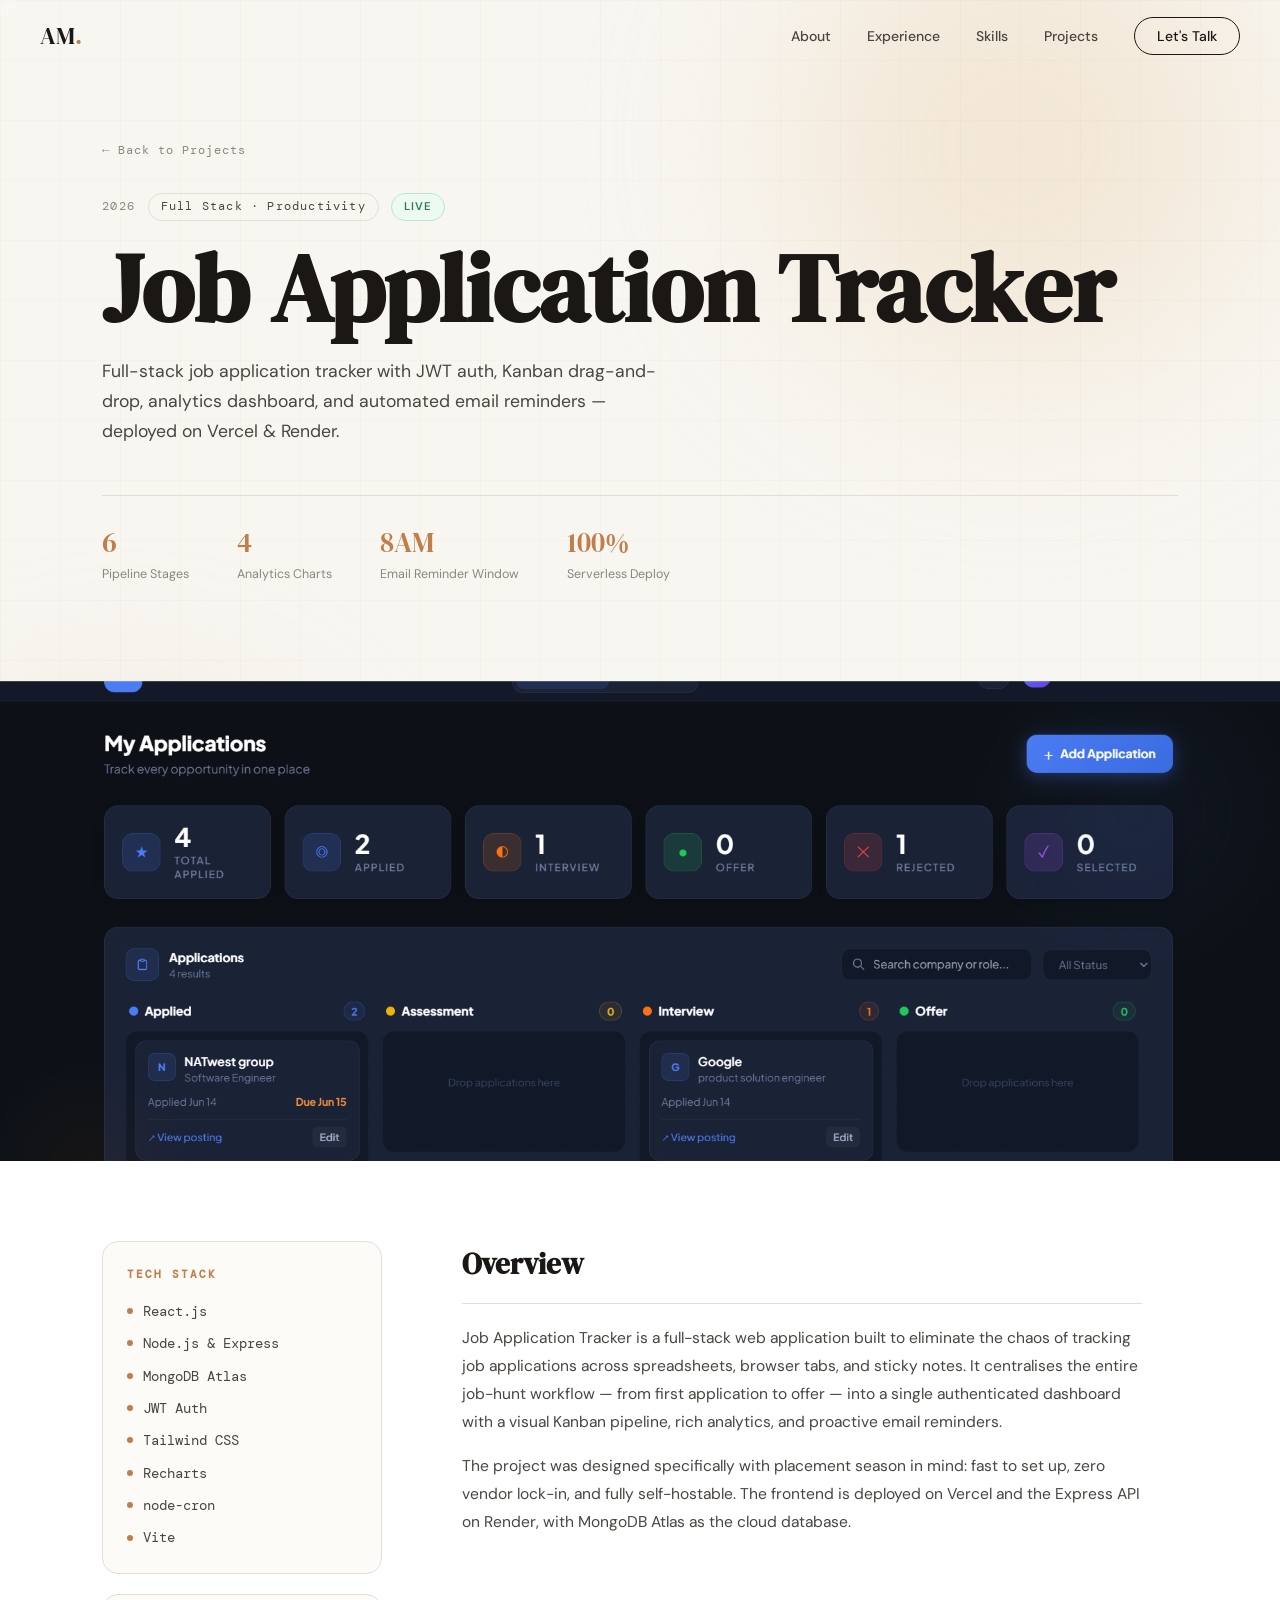
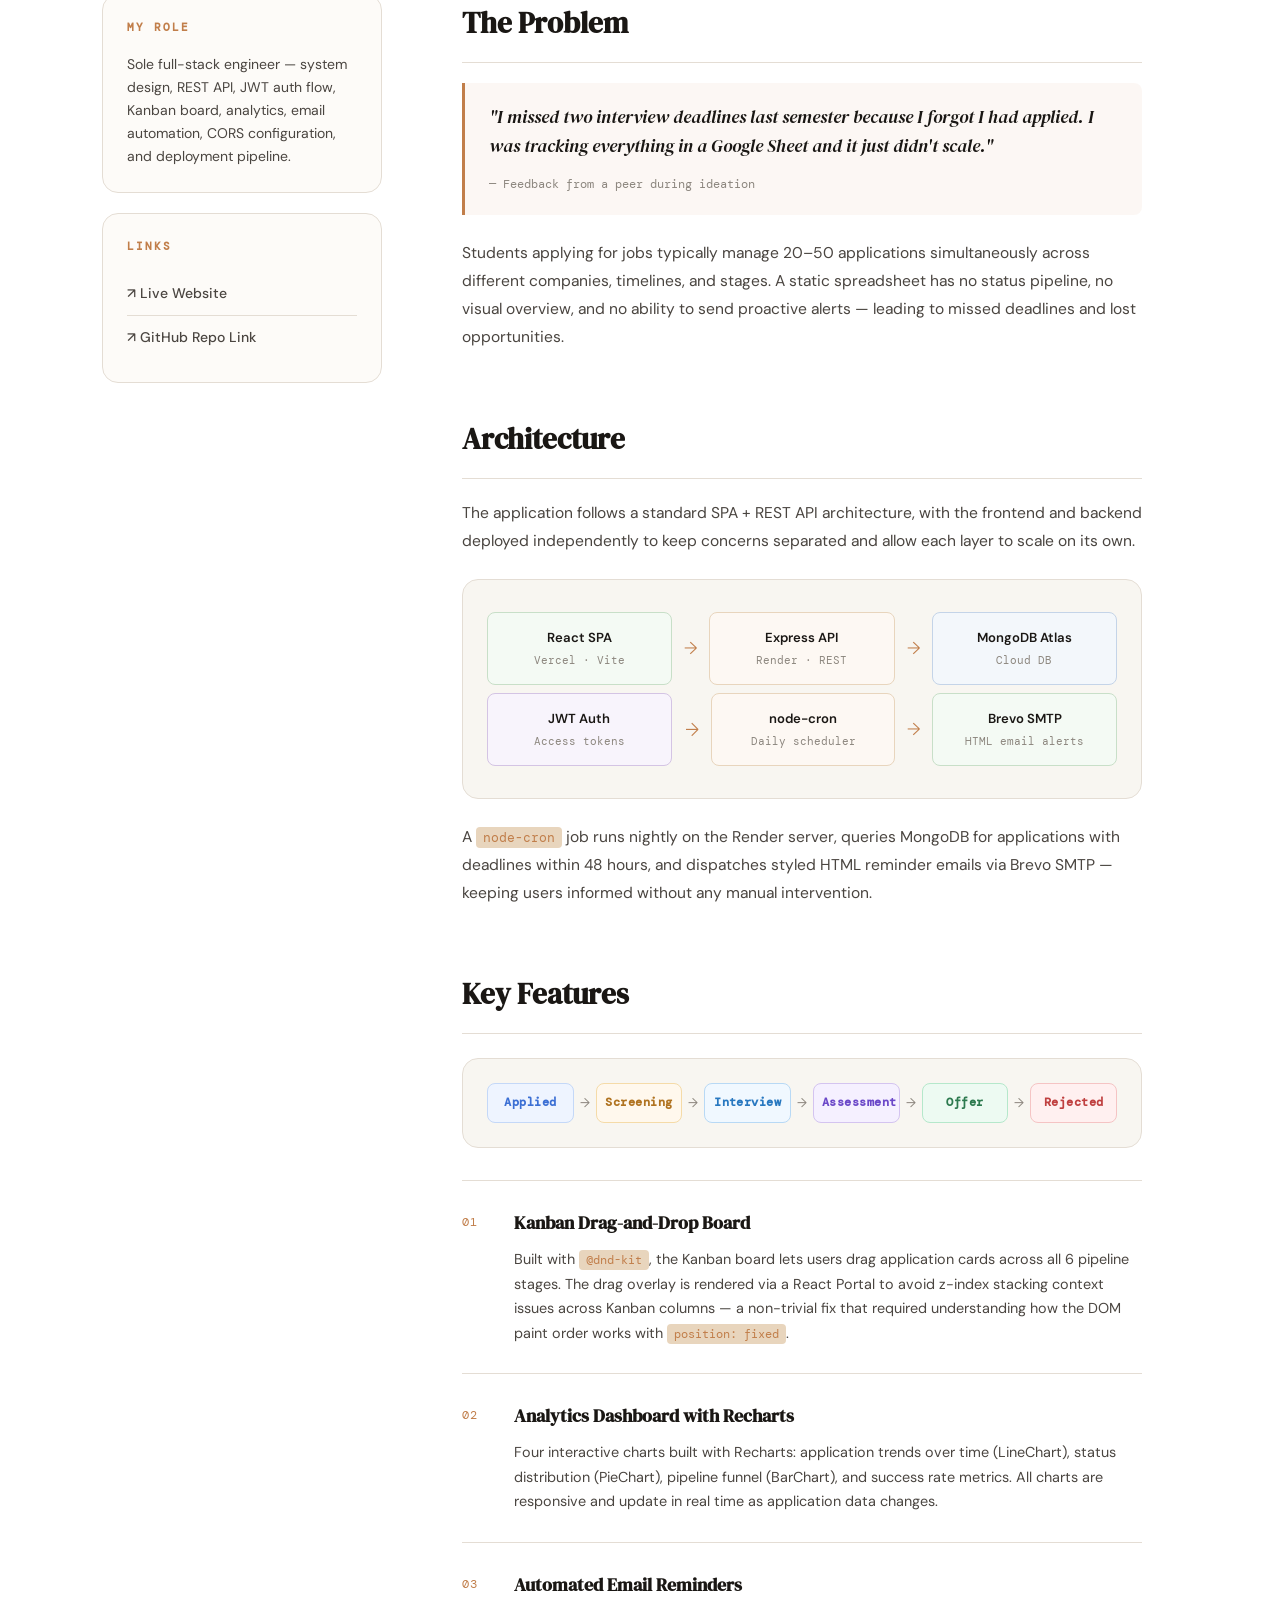
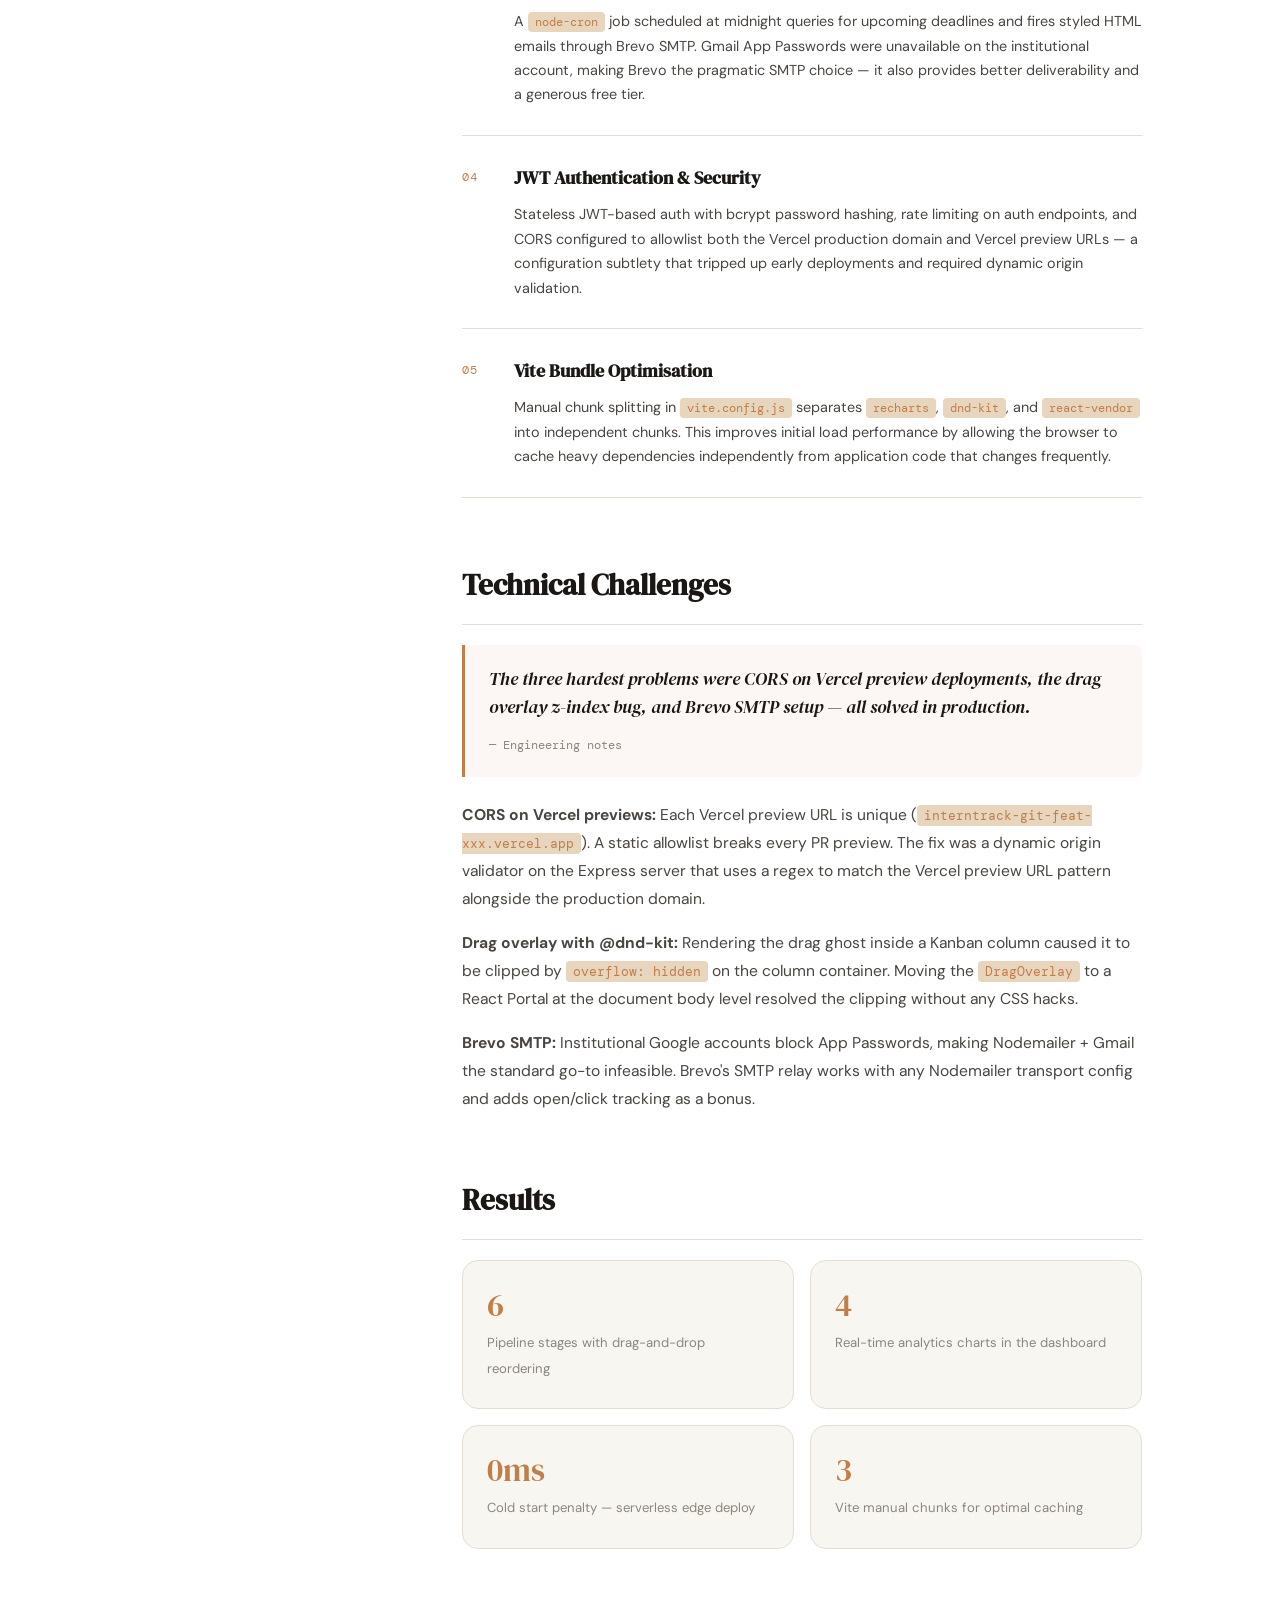
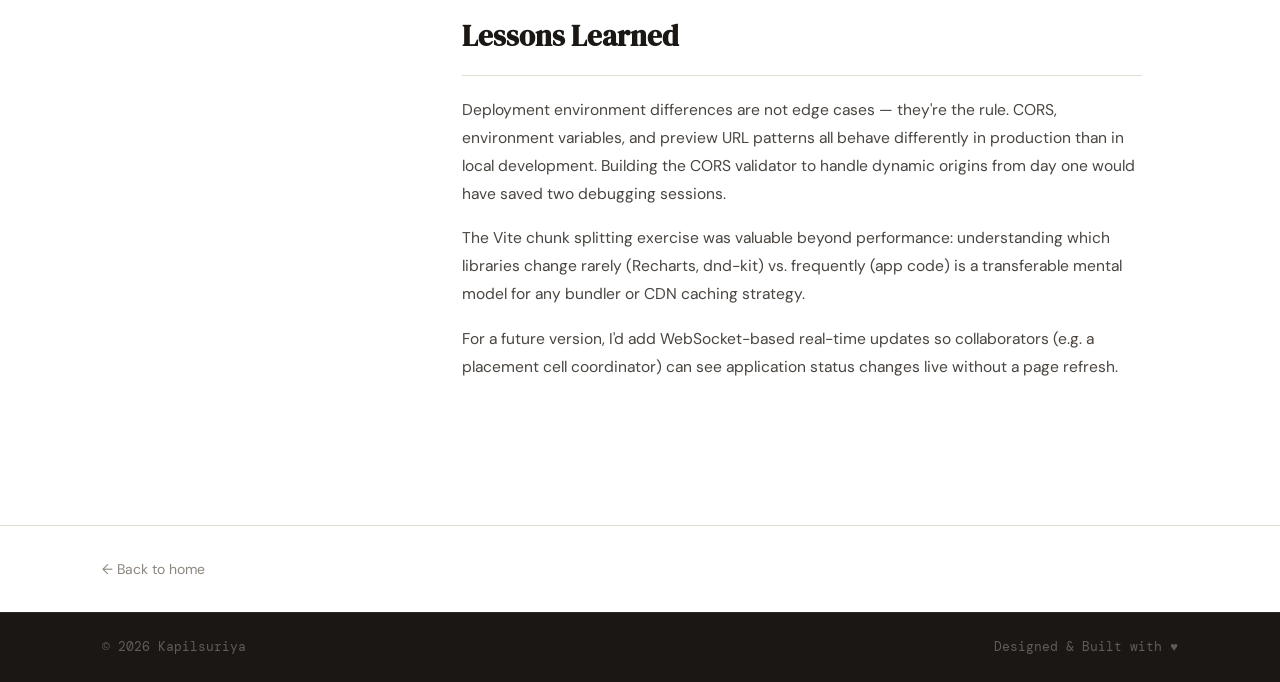
==== Intern_Tracker.html @ 5d0084e5 "3rd project details added" ====
<!DOCTYPE html>
<html lang="en">
<head>
  <meta charset="UTF-8" />
  <meta name="viewport" content="width=device-width, initial-scale=1.0" />
  <title>Job Application Tracker — kapilsuriya</title>
  <link rel="stylesheet" href="css/style.css" />
  <link rel="stylesheet" href="css/project.css" />
  <link rel="preconnect" href="https://fonts.googleapis.com" />
  <link rel="preconnect" href="https://fonts.gstatic.com" crossorigin />
  <link href="https://fonts.googleapis.com/css2?family=DM+Serif+Display:ital@0;1&family=DM+Sans:wght@300;400;500;600&family=DM+Mono:wght@400;500&display=swap" rel="stylesheet" />
</head>
<body>

  <div class="cursor" id="cursor"></div>
  <div class="cursor-dot" id="cursorDot"></div>
  <canvas id="trail"></canvas>

  <nav class="nav" id="nav">
    <a href="index.html" class="nav-logo">AM<span class="dot">.</span></a>
    <ul class="nav-links">
      <li><a href="index.html#about">About</a></li>
      <li><a href="index.html#experience">Experience</a></li>
      <li><a href="index.html#skills">Skills</a></li>
      <li><a href="index.html#projects">Projects</a></li>
      <li><a href="index.html#contact" class="nav-cta">Let's Talk</a></li>
    </ul>
    <button class="nav-toggle" id="navToggle" aria-label="Menu">
      <span></span><span></span>
    </button>
  </nav>

  <div class="mobile-menu" id="mobileMenu">
    <ul>
      <li><a href="index.html#about"      class="mobile-link">About</a></li>
      <li><a href="index.html#experience" class="mobile-link">Experience</a></li>
      <li><a href="index.html#skills"     class="mobile-link">Skills</a></li>
      <li><a href="index.html#projects"   class="mobile-link">Projects</a></li>
      <li><a href="index.html#contact"    class="mobile-link">Contact</a></li>
    </ul>
  </div>

  <!-- HERO -->
  <section class="pj-hero">
    <div class="pj-hero-bg">
      <div class="orb orb-1"></div>
      <div class="orb orb-2"></div>
      <div class="grid-overlay"></div>
    </div>
    <div class="container pj-hero-inner">
      <a href="index.html#projects" class="pj-back reveal">← Back to Projects</a>
      <div class="pj-hero-meta reveal">
        <span class="pj-year">2026</span>
        <span class="pj-category">Full Stack · Productivity</span>
        <span class="pj-status pj-status--live">Live</span>
      </div>
      <h1 class="pj-title reveal">Job Application Tracker</h1>
      <p class="pj-tagline reveal">Full-stack job application tracker with JWT auth, Kanban drag-and-drop, analytics dashboard, and automated email reminders — deployed on Vercel &amp; Render.</p>
      <div class="pj-hero-stats reveal">
        <div class="pj-stat"><span class="pj-stat-n">6</span><span class="pj-stat-l">Pipeline Stages</span></div>
        <div class="pj-stat"><span class="pj-stat-n">4</span><span class="pj-stat-l">Analytics Charts</span></div>
        <div class="pj-stat"><span class="pj-stat-n">8AM</span><span class="pj-stat-l">Email Reminder Window</span></div>
        <div class="pj-stat"><span class="pj-stat-n">100%</span><span class="pj-stat-l">Serverless Deploy</span></div>
      </div>
    </div>
    <div class="pj-hero-img-wrap reveal">
      <img src="assets/Intern tracker Ui.png" alt="Job Application Tracker dashboard" class="pj-hero-img" />
    </div>
  </section>

  <!-- BODY -->
  <main class="pj-main">
    <div class="container pj-layout">

      <!-- Sidebar -->
      <aside class="pj-sidebar">
        <div class="pj-sidebar-card reveal">
          <h4>Tech Stack</h4>
          <ul class="pj-tech-list">
            <li><span class="pj-tech-dot"></span>React.js</li>
            <li><span class="pj-tech-dot"></span>Node.js &amp; Express</li>
            <li><span class="pj-tech-dot"></span>MongoDB Atlas</li>
            <li><span class="pj-tech-dot"></span>JWT Auth</li>
            <li><span class="pj-tech-dot"></span>Tailwind CSS</li>
            <li><span class="pj-tech-dot"></span>Recharts</li>
            <li><span class="pj-tech-dot"></span>node-cron</li>
            <li><span class="pj-tech-dot"></span>Vite</li>
          </ul>
        </div>
        <div class="pj-sidebar-card reveal">
          <h4>My Role</h4>
          <p>Sole full-stack engineer — system design, REST API, JWT auth flow, Kanban board, analytics, email automation, CORS configuration, and deployment pipeline.</p>
        </div>
        <div class="pj-sidebar-card reveal">
          <h4>Links</h4>
          <a href="https://internship-tracker-seven-pied.vercel.app/" class="pj-ext-link">↗ Live Website</a>
          <a href="https://github.com/kapilsuriya23/internship-tracker.git" class="pj-ext-link">↗ GitHub Repo Link</a>
        </div>
      </aside>

      <!-- Content -->
      <article class="pj-content">

        <section class="pj-section reveal">
          <h2>Overview</h2>
          <p>Job Application Tracker is a full-stack web application built to eliminate the chaos of tracking job applications across spreadsheets, browser tabs, and sticky notes. It centralises the entire job-hunt workflow — from first application to offer — into a single authenticated dashboard with a visual Kanban pipeline, rich analytics, and proactive email reminders.</p>
          <p>The project was designed specifically with placement season in mind: fast to set up, zero vendor lock-in, and fully self-hostable. The frontend is deployed on Vercel and the Express API on Render, with MongoDB Atlas as the cloud database.</p>
        </section>

        <section class="pj-section reveal">
          <h2>The Problem</h2>
          <div class="pj-callout pj-callout--problem">
            <p>"I missed two interview deadlines last semester because I forgot I had applied. I was tracking everything in a Google Sheet and it just didn't scale."</p>
            <cite>— Feedback from a peer during ideation</cite>
          </div>
          <p>Students applying for jobs typically manage 20–50 applications simultaneously across different companies, timelines, and stages. A static spreadsheet has no status pipeline, no visual overview, and no ability to send proactive alerts — leading to missed deadlines and lost opportunities.</p>
        </section>

        <section class="pj-section reveal">
          <h2>Architecture</h2>
          <p>The application follows a standard SPA + REST API architecture, with the frontend and backend deployed independently to keep concerns separated and allow each layer to scale on its own.</p>
          <div class="pj-arch-diagram">
            <div class="pj-arch-row">
              <div class="pj-arch-node pj-arch-node--source">React SPA<small>Vercel · Vite</small></div>
              <div class="pj-arch-arrow">→</div>
              <div class="pj-arch-node pj-arch-node--stream">Express API<small>Render · REST</small></div>
              <div class="pj-arch-arrow">→</div>
              <div class="pj-arch-node pj-arch-node--process">MongoDB Atlas<small>Cloud DB</small></div>
            </div>
            <div class="pj-arch-row pj-arch-row--2">
              <div class="pj-arch-node pj-arch-node--store">JWT Auth<small>Access tokens</small></div>
              <div class="pj-arch-arrow pj-arch-arrow--up">↑</div>
              <div class="pj-arch-node pj-arch-node--cache">node-cron<small>Daily scheduler</small></div>
              <div class="pj-arch-arrow">→</div>
              <div class="pj-arch-node pj-arch-node--ui">Brevo SMTP<small>HTML email alerts</small></div>
            </div>
          </div>
          <p>A <code>node-cron</code> job runs nightly on the Render server, queries MongoDB for applications with deadlines within 48 hours, and dispatches styled HTML reminder emails via Brevo SMTP — keeping users informed without any manual intervention.</p>
        </section>

        <section class="pj-section reveal">
          <h2>Key Features</h2>

          <!-- Kanban pipeline visual -->
          <div class="it-pipeline">
            <div class="it-stage it-stage--1"><span>Applied</span></div>
            <div class="it-arrow">→</div>
            <div class="it-stage it-stage--2"><span>Screening</span></div>
            <div class="it-arrow">→</div>
            <div class="it-stage it-stage--3"><span>Interview</span></div>
            <div class="it-arrow">→</div>
            <div class="it-stage it-stage--4"><span>Assessment</span></div>
            <div class="it-arrow">→</div>
            <div class="it-stage it-stage--5"><span>Offer</span></div>
            <div class="it-arrow">→</div>
            <div class="it-stage it-stage--6"><span>Rejected</span></div>
          </div>

          <div class="pj-decisions">
            <div class="pj-decision">
              <span class="pj-decision-num">01</span>
              <div>
                <h4>Kanban Drag-and-Drop Board</h4>
                <p>Built with <code>@dnd-kit</code>, the Kanban board lets users drag application cards across all 6 pipeline stages. The drag overlay is rendered via a React Portal to avoid z-index stacking context issues across Kanban columns — a non-trivial fix that required understanding how the DOM paint order works with <code>position: fixed</code>.</p>
              </div>
            </div>
            <div class="pj-decision">
              <span class="pj-decision-num">02</span>
              <div>
                <h4>Analytics Dashboard with Recharts</h4>
                <p>Four interactive charts built with Recharts: application trends over time (LineChart), status distribution (PieChart), pipeline funnel (BarChart), and success rate metrics. All charts are responsive and update in real time as application data changes.</p>
              </div>
            </div>
            <div class="pj-decision">
              <span class="pj-decision-num">03</span>
              <div>
                <h4>Automated Email Reminders</h4>
                <p>A <code>node-cron</code> job scheduled at midnight queries for upcoming deadlines and fires styled HTML emails through Brevo SMTP. Gmail App Passwords were unavailable on the institutional account, making Brevo the pragmatic SMTP choice — it also provides better deliverability and a generous free tier.</p>
              </div>
            </div>
            <div class="pj-decision">
              <span class="pj-decision-num">04</span>
              <div>
                <h4>JWT Authentication &amp; Security</h4>
                <p>Stateless JWT-based auth with bcrypt password hashing, rate limiting on auth endpoints, and CORS configured to allowlist both the Vercel production domain and Vercel preview URLs — a configuration subtlety that tripped up early deployments and required dynamic origin validation.</p>
              </div>
            </div>
            <div class="pj-decision">
              <span class="pj-decision-num">05</span>
              <div>
                <h4>Vite Bundle Optimisation</h4>
                <p>Manual chunk splitting in <code>vite.config.js</code> separates <code>recharts</code>, <code>dnd-kit</code>, and <code>react-vendor</code> into independent chunks. This improves initial load performance by allowing the browser to cache heavy dependencies independently from application code that changes frequently.</p>
              </div>
            </div>
          </div>
        </section>

        <section class="pj-section reveal">
          <h2>Technical Challenges</h2>
          <div class="pj-callout pj-callout--problem">
            <p>The three hardest problems were CORS on Vercel preview deployments, the drag overlay z-index bug, and Brevo SMTP setup — all solved in production.</p>
            <cite>— Engineering notes</cite>
          </div>
          <p><strong>CORS on Vercel previews:</strong> Each Vercel preview URL is unique (<code>interntrack-git-feat-xxx.vercel.app</code>). A static allowlist breaks every PR preview. The fix was a dynamic origin validator on the Express server that uses a regex to match the Vercel preview URL pattern alongside the production domain.</p>
          <p><strong>Drag overlay with @dnd-kit:</strong> Rendering the drag ghost inside a Kanban column caused it to be clipped by <code>overflow: hidden</code> on the column container. Moving the <code>DragOverlay</code> to a React Portal at the document body level resolved the clipping without any CSS hacks.</p>
          <p><strong>Brevo SMTP:</strong> Institutional Google accounts block App Passwords, making Nodemailer + Gmail the standard go-to infeasible. Brevo's SMTP relay works with any Nodemailer transport config and adds open/click tracking as a bonus.</p>
        </section>

        <section class="pj-section reveal">
          <h2>Results</h2>
          <div class="pj-results-grid">
            <div class="pj-result-card">
              <span class="pj-result-n">6</span>
              <span class="pj-result-l">Pipeline stages with drag-and-drop reordering</span>
            </div>
            <div class="pj-result-card">
              <span class="pj-result-n">4</span>
              <span class="pj-result-l">Real-time analytics charts in the dashboard</span>
            </div>
            <div class="pj-result-card">
              <span class="pj-result-n">0ms</span>
              <span class="pj-result-l">Cold start penalty — serverless edge deploy</span>
            </div>
            <div class="pj-result-card">
              <span class="pj-result-n">3</span>
              <span class="pj-result-l">Vite manual chunks for optimal caching</span>
            </div>
          </div>
        </section>

        <section class="pj-section reveal">
          <h2>Lessons Learned</h2>
          <p>Deployment environment differences are not edge cases — they're the rule. CORS, environment variables, and preview URL patterns all behave differently in production than in local development. Building the CORS validator to handle dynamic origins from day one would have saved two debugging sessions.</p>
          <p>The Vite chunk splitting exercise was valuable beyond performance: understanding which libraries change rarely (Recharts, dnd-kit) vs. frequently (app code) is a transferable mental model for any bundler or CDN caching strategy.</p>
          <p>For a future version, I'd add WebSocket-based real-time updates so collaborators (e.g. a placement cell coordinator) can see application status changes live without a page refresh.</p>
        </section>

      </article>
    </div>

    <div class="pj-nav-strip">
      <div class="container pj-nav-inner">
        <a href="index.html" class="pj-nav-all">← Back to home</a>
        
      </div>
    </div>
  </main>

  <footer class="footer">
    <div class="container">
      <span>© 2026 Kapilsuriya</span>
      <span>Designed & Built with ♥</span>
    </div>
  </footer>

  <script src="js/main.js"></script>
  <script src="js/project.js"></script>
</body>
</html>
---- css/style.css ----
/* ============================================================
   DESIGN TOKENS
   ============================================================ */
:root {
  --c-bg:        #F8F6F1;
  --c-surface:   #FFFFFF;
  --c-ink:       #1A1714;
  --c-ink-2:     #4A4540;
  --c-ink-3:     #8C867E;
  --c-accent:    #C17E4A;
  --c-accent-2:  #E8D5BD;
  --c-border:    #E4DDD4;
  --c-card:      #FDFBF8;

  --f-display:   'DM Serif Display', Georgia, serif;
  --f-body:      'DM Sans', system-ui, sans-serif;
  --f-mono:      'DM Mono', 'Courier New', monospace;

  --ease:        cubic-bezier(0.25, 0.46, 0.45, 0.94);
  --ease-spring: cubic-bezier(0.34, 1.56, 0.64, 1);

  --nav-h:       72px;
  --max-w:       1140px;
  --radius:      16px;
  --radius-sm:   8px;
}

/* ============================================================
   RESET & BASE
   ============================================================ */
*, *::before, *::after { box-sizing: border-box; margin: 0; padding: 0; }

html {
  scroll-behavior: smooth;
  font-size: 16px;
  -webkit-font-smoothing: antialiased;
}

body {
  background: var(--c-bg);
  color: var(--c-ink);
  font-family: var(--f-body);
  font-weight: 400;
  line-height: 1.6;
  overflow-x: hidden;
  cursor: none;
}

img { display: block; max-width: 100%; }
a  { text-decoration: none; color: inherit; }
ul { list-style: none; }

/* ============================================================
   CUSTOM CURSOR
   ============================================================ */
.cursor{
    width:35px;
    height:35px;
    background:rgba(255,255,255,0.2);
    backdrop-filter:blur(5px);
    border-radius:50%;
    position:fixed;
    pointer-events:none;
    transform:translate(-50%,-50%);
    z-index:9999;
    transition:all .12s ease;
}
#trail{
    position:fixed;
    top:0;
    left:0;
    width:100%;
    height:100%;
    pointer-events:none;
    z-index:9999;
    
}

/* ============================================================
   SCROLL REVEAL
   ============================================================ */
.reveal {
  opacity: 0;
  transform: translateY(28px);
  transition: opacity 0.7s var(--ease), transform 0.7s var(--ease);
}
.reveal.visible {
  opacity: 1;
  transform: translateY(0);
}

/* ============================================================
   LAYOUT
   ============================================================ */
.container {
  max-width: var(--max-w);
  margin: 0 auto;
  padding: 0 32px;
}
.section {
  padding: 120px 0;
}

/* ============================================================
   TYPOGRAPHY SYSTEM
   ============================================================ */
.section-label {
  font-family: var(--f-mono);
  font-size: 0.75rem;
  letter-spacing: 0.18em;
  text-transform: uppercase;
  color: var(--c-accent);
  margin-bottom: 16px;
}
.section-title {
  font-family: var(--f-display);
  font-size: clamp(2.4rem, 5vw, 3.6rem);
  line-height: 1.1;
  color: var(--c-ink);
  margin-bottom: 12px;
}
.section-title em {
  font-style: italic;
  color: var(--c-accent);
}

/* ============================================================
   BUTTONS
   ============================================================ */
.btn {
  display: inline-flex;
  align-items: center;
  gap: 8px;
  padding: 14px 28px;
  border-radius: 100px;
  font-family: var(--f-body);
  font-size: 0.925rem;
  font-weight: 500;
  letter-spacing: 0.02em;
  transition: all 0.3s var(--ease);
  cursor: none;
}
.btn-primary {
  background: var(--c-ink);
  color: var(--c-bg);
  border: 1.5px solid var(--c-ink);
}
.btn-primary:hover {
  background: var(--c-accent);
  border-color: var(--c-accent);
  transform: translateY(-2px);
  box-shadow: 0 12px 32px rgba(193,126,74,0.25);
}
.btn-ghost {
  background: transparent;
  color: var(--c-ink);
  border: 1.5px solid var(--c-border);
}
.btn-ghost:hover {
  border-color: var(--c-ink);
  transform: translateY(-2px);
}
.btn-outline {
  background: transparent;
  color: var(--c-accent);
  border: 1.5px solid var(--c-accent);
}
.btn-outline:hover {
  background: var(--c-accent);
  color: white;
  transform: translateY(-2px);
}

/* ============================================================
   NAV
   ============================================================ */
.nav {
  position: fixed;
  top: 0; left: 0; right: 0;
  height: var(--nav-h);
  display: flex;
  align-items: center;
  justify-content: space-between;
  padding: 0 40px;
  z-index: 100;
  transition: background 0.4s var(--ease), box-shadow 0.4s var(--ease);
}
.nav.scrolled {
  background: rgba(248,246,241,0.92);
  backdrop-filter: blur(16px);
  -webkit-backdrop-filter: blur(16px);
  box-shadow: 0 1px 0 var(--c-border);
}
.nav-logo {
  font-family: var(--f-display);
  font-size: 1.5rem;
  color: var(--c-ink);
}
.nav-logo .dot { color: var(--c-accent); }
.nav-links {
  display: flex;
  align-items: center;
  gap: 36px;
}
.nav-links a {
  font-size: 0.875rem;
  font-weight: 500;
  color: var(--c-ink-2);
  transition: color 0.2s;
  position: relative;
}
.nav-links a::after {
  content: '';
  position: absolute;
  bottom: -2px; left: 0;
  width: 0; height: 1.5px;
  background: var(--c-accent);
  transition: width 0.3s var(--ease);
}
.nav-links a:hover { color: var(--c-ink); }
.nav-links a:hover::after { width: 100%; }
.nav-cta {
  padding: 9px 22px !important;
  border: 1.5px solid var(--c-ink) !important;
  border-radius: 100px;
  color: var(--c-ink) !important;
  transition: all 0.3s var(--ease) !important;
}
.nav-cta::after { display: none !important; }
.nav-cta:hover {
  background: var(--c-ink) !important;
  color: var(--c-bg) !important;
}
.nav-toggle {
  display: none;
  flex-direction: column;
  gap: 6px;
  background: none;
  border: none;
  cursor: none;
  padding: 4px;
}
.nav-toggle span {
  display: block;
  width: 24px; height: 1.5px;
  background: var(--c-ink);
  transition: all 0.3s var(--ease);
  transform-origin: center;
}
.nav-toggle.open span:first-child { transform: rotate(45deg) translate(5px, 5px); }
.nav-toggle.open span:last-child  { transform: rotate(-45deg) translate(5px, -5px); }

/* ============================================================
   MOBILE MENU
   ============================================================ */
.mobile-menu {
  position: fixed;
  inset: 0;
  background: var(--c-surface);
  z-index: 90;
  display: flex;
  align-items: center;
  justify-content: center;
  opacity: 0;
  pointer-events: none;
  transition: opacity 0.4s var(--ease);
}
.mobile-menu.open {
  opacity: 1;
  pointer-events: all;
}
.mobile-menu ul {
  display: flex;
  flex-direction: column;
  align-items: center;
  gap: 32px;
}
.mobile-menu a {
  font-family: var(--f-display);
  font-size: 2.2rem;
  color: var(--c-ink);
  transition: color 0.2s;
}
.mobile-menu a:hover { color: var(--c-accent); }

/* ============================================================
   HERO
   ============================================================ */
.hero {
  min-height: 100svh;
  display: flex;
  align-items: center;
  position: relative;
  overflow: hidden;
  padding-top: var(--nav-h);
}
.hero-bg {
  position: absolute;
  inset: 0;
  pointer-events: none;
}
.orb {
  position: absolute;
  border-radius: 50%;
  filter: blur(90px);
  opacity: 0.4;
  animation: orbFloat 12s ease-in-out infinite alternate;
}
.orb-1 {
  width: 520px; height: 520px;
  background: radial-gradient(circle, #E8C9A0, #F4E8D8);
  top: -10%; right: 0%;
}
.orb-2 {
  width: 380px; height: 380px;
  background: radial-gradient(circle, #D4B896, #E8D5BD);
  bottom: 5%; left: -5%;
  animation-delay: -6s;
}
@keyframes orbFloat {
  from { transform: translate(0, 0) scale(1); }
  to   { transform: translate(30px, -30px) scale(1.08); }
}
.grid-overlay {
  position: absolute;
  inset: 0;
  background-image:
    linear-gradient(rgba(193,126,74,0.045) 1px, transparent 1px),
    linear-gradient(90deg, rgba(193,126,74,0.045) 1px, transparent 1px);
  background-size: 60px 60px;
}
.hero-content {
  position: relative;
  max-width: var(--max-w);
  margin: 0 auto;
  padding: 0 32px;
  z-index: 2;
}
.hero-eyebrow {
  font-family: var(--f-mono);
  font-size: 0.8rem;
  letter-spacing: 0.2em;
  text-transform: uppercase;
  color: var(--c-accent);
  margin-bottom: 24px;
}
.hero-title {
  font-family: var(--f-display);
  font-size: 70px;
  line-height: 1.0;
  color: var(--c-ink);
  margin-bottom: 28px;
  max-width: 780px;
}
.hero-title em {
  font-style: italic;
  color: var(--c-accent);
  font-size: clamp(3rem, 8vw, 6.5rem);
}
.hero-sub {
  font-size: 1.125rem;
  color: var(--c-ink-2);
  max-width: 500px;
  line-height: 1.7;
  margin-bottom: 44px;
}
.hero-actions {
  display: flex;
  gap: 16px;
  flex-wrap: wrap;
}
.hero-scroll {
  position: absolute;
  bottom: 40px;
  left: 50%;
  transform: translateX(-50%);
  display: flex;
  flex-direction: column;
  align-items: center;
  gap: 12px;
  color: var(--c-ink-3);
  font-family: var(--f-mono);
  font-size: 0.7rem;
  letter-spacing: 0.15em;
  text-transform: uppercase;
}
.scroll-line {
  width: 1px;
  height: 48px;
  background: linear-gradient(to bottom, var(--c-ink-3), transparent);
  animation: scrollPulse 2s ease-in-out infinite;
}
@keyframes scrollPulse {
  0%, 100% { opacity: 0.3; transform: scaleY(1); }
  50%       { opacity: 1;   transform: scaleY(1.2); transform-origin: top; }
}
.reveal:nth-child(1) { transition-delay: 0.1s; }
.reveal:nth-child(2) { transition-delay: 0.2s; }
.reveal:nth-child(3) { transition-delay: 0.3s; }
.reveal:nth-child(4) { transition-delay: 0.4s; }

/* ============================================================
   ABOUT
   ============================================================ */
.about { background: var(--c-surface); }
.about-grid {
  display: grid;
  grid-template-columns: 1fr 1fr;
  gap: 80px;
  align-items: center;
}
.about-image-wrap {
  position: relative;
}
.about-image-frame {
  border-radius: var(--radius);
  overflow: hidden;
  aspect-ratio: 4/5;
  background: var(--c-accent-2);
}
.about-image {
  width: 100%; height: 100%;
  object-fit: cover;
  transition: transform 0.6s var(--ease);
}
.about-image-frame:hover .about-image {
  transform: scale(1.04);
}
.about-badge {
  position: absolute;
  bottom: -24px; right: -24px;
  background: var(--c-ink);
  color: white;
  padding: 24px 28px;
  border-radius: var(--radius);
  text-align: center;
  box-shadow: 0 20px 60px rgba(0,0,0,0.15);
}
.badge-number {
  display: block;
  font-family: var(--f-display);
  font-size: 2.4rem;
  line-height: 1;
  color: var(--c-accent-2);
}
.badge-label {
  font-size: 0.75rem;
  color: rgba(255,255,255,0.65);
  line-height: 1.4;
}
.about-body {
  color: var(--c-ink-2);
  margin-bottom: 10px;
  line-height: 1.75;
}
.about-stats {
  display: flex;
  gap: 40px;
  margin: 2px 0;
  padding: 2px 0;
  border-top: 1px solid var(--c-border);
  border-bottom: 1px solid var(--c-border);
}
.stat-n {
  display: block;
  font-family: var(--f-display);
  font-size: 2rem;
  color: var(--c-accent);
}
.stat-l {
  font-size: 0.8rem;
  color: var(--c-ink-3);
  line-height: 1.4;
}

/* ============================================================
   EXPERIENCE
   ============================================================ */
.experience { background: var(--c-bg); }
.timeline {
  display: flex;
  flex-direction: column;
  gap: 0;
}
.timeline-item {
  display: grid;
  grid-template-columns: 200px 1fr;
  gap: 48px;
  padding: 40px 0;
  border-bottom: 1px solid var(--c-border);
  position: relative;
  transition: background 0.3s;
}
.timeline-item:first-child { border-top: 1px solid var(--c-border); }
.timeline-meta {
  padding-top: 4px;
}
.timeline-date {
  display: block;
  font-family: var(--f-mono);
  font-size: 0.8rem;
  color: var(--c-ink-3);
  margin-bottom: 10px;
}
.timeline-tag {
  display: inline-block;
  padding: 3px 10px;
  background: var(--c-accent-2);
  color: var(--c-accent);
  border-radius: 100px;
  font-size: 0.7rem;
  font-weight: 600;
  letter-spacing: 0.05em;
}
.timeline-role {
  font-family: var(--f-display);
  font-size: 1.4rem;
  margin-bottom: 4px;
}
.timeline-company {
  font-size: 0.925rem;
  font-weight: 600;
  color: var(--c-accent);
  margin-bottom: 16px;
}
.timeline-company span {
  font-weight: 400;
  color: var(--c-ink-3);
}
.timeline-desc {
  color: var(--c-ink-2);
  line-height: 1.7;
  margin-bottom: 20px;
}
.timeline-tags {
  display: flex;
  flex-wrap: wrap;
  gap: 8px;
}
.timeline-tags span {
  padding: 4px 12px;
  background: var(--c-bg);
  border: 1px solid var(--c-border);
  border-radius: 100px;
  font-size: 0.78rem;
  font-family: var(--f-mono);
  color: var(--c-ink-2);
  transition: border-color 0.2s, color 0.2s;
}
.timeline-item:hover .timeline-tags span {
  border-color: var(--c-accent);
  color: var(--c-accent);
}

/* ============================================================
   SKILLS
   ============================================================ */
.skills { background: var(--c-surface); }
.skills-grid {
  display: grid;
  grid-template-columns: repeat(3, 1fr);
  gap: 24px;
}
.skill-card {
  background: var(--c-card);
  border: 1px solid var(--c-border);
  border-radius: var(--radius);
  padding: 36px 28px;
  transition: transform 0.3s var(--ease), box-shadow 0.3s var(--ease), border-color 0.3s;
}
.skill-card:hover {
  transform: translateY(-6px);
  box-shadow: 0 24px 64px rgba(0,0,0,0.07);
  border-color: var(--c-accent-2);
}
.skill-icon {
  font-size: 1.5rem;
  color: var(--c-accent);
  margin-bottom: 20px;
}
.skill-card h3 {
  font-family: var(--f-display);
  font-size: 1.2rem;
  margin-bottom: 16px;
}
.skill-card ul {
  display: flex;
  flex-direction: column;
  gap: 10px;
}
.skill-card li {
  font-size: 0.88rem;
  color: var(--c-ink-2);
  padding-left: 14px;
  position: relative;
}
.skill-card li::before {
  content: '—';
  position: absolute;
  left: 0;
  color: var(--c-accent);
  font-size: 0.7rem;
}

/* ============================================================
   PROJECTS
   ============================================================ */
.projects { background: var(--c-bg); }
.projects-grid {
  display: grid;
  grid-template-columns: repeat(2, 1fr);
  gap: 24px;
}
.project-card--featured {
  grid-column: 1 / -1;
  display: grid;
  grid-template-columns: 1.2fr 1fr;
}
.project-card {
  background: var(--c-surface);
  border-radius: var(--radius);
  overflow: hidden;
  border: 1px solid var(--c-border);
  transition: transform 0.35s var(--ease), box-shadow 0.35s var(--ease);
}
.project-card:hover {
  transform: translateY(-6px);
  box-shadow: 0 28px 72px rgba(0,0,0,0.09);
}
.project-img-wrap {
  position: relative;
  overflow: hidden;
  aspect-ratio: 16/10;
}
.project-card--featured .project-img-wrap {
  aspect-ratio: auto;
  height: 100%;
}
.project-img {
  width: 100%; height: 100%;
  object-fit: cover;
  transition: transform 0.55s var(--ease);
}
.project-card:hover .project-img { transform: scale(1.05); }
.project-overlay {
  position: absolute;
  inset: 0;
  background: rgba(26,23,20,0.45);
  display: flex;
  align-items: center;
  justify-content: center;
  opacity: 0;
  transition: opacity 0.3s var(--ease);
}
.project-card:hover .project-overlay { opacity: 1; }
.project-link {
  color: white;
  font-weight: 500;
  font-size: 0.925rem;
  padding: 12px 24px;
  border: 1.5px solid white;
  border-radius: 100px;
  transition: background 0.25s, color 0.25s;
}
.project-link:hover {
  background: white;
  color: var(--c-ink);
}
.project-info {
  padding: 28px 32px;
}
.project-card--featured .project-info {
  display: flex;
  flex-direction: column;
  justify-content: center;
  padding: 48px;
}
.project-year {
  font-family: var(--f-mono);
  font-size: 0.72rem;
  color: var(--c-ink-3);
  letter-spacing: 0.12em;
}
.project-title {
  font-family: var(--f-display);
  font-size: 1.5rem;
  margin: 8px 0 12px;
}
.project-card--featured .project-title { font-size: 2rem; }
.project-desc {
  font-size: 0.9rem;
  color: var(--c-ink-2);
  line-height: 1.65;
  margin-bottom: 20px;
}
.project-tech {
  display: flex;
  flex-wrap: wrap;
  gap: 8px;
}
.project-tech span {
  padding: 4px 12px;
  background: var(--c-bg);
  border: 1px solid var(--c-border);
  border-radius: 100px;
  font-size: 0.75rem;
  font-family: var(--f-mono);
  color: var(--c-ink-2);
}

/* ============================================================
   TESTIMONIALS
   ============================================================ */
.testimonials { background: var(--c-surface); }
.testimonials-grid {
  display: grid;
  grid-template-columns: repeat(3, 1fr);
  gap: 24px;
}
.testimonial-card {
  background: var(--c-card);
  border: 1px solid var(--c-border);
  border-radius: var(--radius);
  padding: 36px 32px;
  position: relative;
  transition: transform 0.3s var(--ease), box-shadow 0.3s var(--ease);
}
.testimonial-card:hover {
  transform: translateY(-4px);
  box-shadow: 0 20px 56px rgba(0,0,0,0.07);
}
.testimonial-card::before {
  content: '\201C';
  font-family: var(--f-display);
  font-size: 5rem;
  color: var(--c-accent-2);
  line-height: 1;
  position: absolute;
  top: 16px; left: 24px;
}
.testimonial-quote {
  font-size: 0.92rem;
  color: var(--c-ink-2);
  line-height: 1.75;
  margin-bottom: 28px;
  padding-top: 32px;
}
.testimonial-author {
  display: flex;
  align-items: center;
  gap: 14px;
}
.testimonial-author img {
  width: 44px; height: 44px;
  border-radius: 50%;
  object-fit: cover;
}
.testimonial-author strong {
  display: block;
  font-size: 0.9rem;
  font-weight: 600;
}
.testimonial-author span {
  font-size: 0.78rem;
  color: var(--c-ink-3);
}

/* ============================================================
   CONTACT
   ============================================================ */
.contact {
  background: var(--c-ink);
  padding: 140px 0;
}
.contact-inner {
  max-width: 680px;
}
.contact .section-label { color: var(--c-accent-2); }
.contact-title {
  font-family: var(--f-display);
  font-size: clamp(2.6rem, 5vw, 4rem);
  color: white;
  line-height: 1.1;
  margin-bottom: 24px;
}
.contact-title em { color: var(--c-accent-2); }
.contact-sub {
  font-size: 1rem;
  color: rgba(255,255,255,0.55);
  margin-bottom: 48px;
}
.contact-email {
  display: inline-block;
  font-family: var(--f-display);
  font-size: clamp(1.4rem, 3vw, 2.2rem);
  color: white;
  margin-bottom: 48px;
  position: relative;
  transition: color 0.25s;
}
.contact-email::after {
  content: '';
  position: absolute;
  bottom: -4px; left: 0;
  width: 0; height: 2px;
  background: var(--c-accent);
  transition: width 0.4s var(--ease);
}
.contact-email:hover { color: var(--c-accent-2); }
.contact-email:hover::after { width: 100%; }
.contact-links {
  display: flex;
  gap: 32px;
  flex-wrap: wrap;
}
.social-link {
  font-size: 0.875rem;
  font-weight: 500;
  color: rgba(255,255,255,0.5);
  transition: color 0.2s;
  position: relative;
}
.social-link::after {
  content: '';
  position: absolute;
  bottom: -2px; left: 0;
  width: 0; height: 1px;
  background: var(--c-accent);
  transition: width 0.3s var(--ease);
}
.social-link:hover { color: rgba(255,255,255,0.9); }
.social-link:hover::after { width: 100%; }

/* ============================================================
   FOOTER
   ============================================================ */
.footer {
  background: var(--c-ink);
  border-top: 1px solid rgba(255,255,255,0.07);
  padding: 24px 0;
}
.footer .container {
  display: flex;
  justify-content: space-between;
  align-items: center;
  font-size: 0.8rem;
  color: rgba(255,255,255,0.3);
  font-family: var(--f-mono);
}

/* ============================================================
   RESPONSIVE
   ============================================================ */
@media (max-width: 1024px) {
  .skills-grid { grid-template-columns: repeat(2, 1fr); }
  .about-grid  { grid-template-columns: 1fr; gap: 60px; }
  .about-image-wrap { max-width: 440px; }
}

@media (max-width: 768px) {
  .section { padding: 80px 0; }
  .nav-links { display: none; }
  .nav-toggle { display: flex; }
  .hero-title { font-size: clamp(2.5rem, 10vw, 3.8rem); }
  .projects-grid { grid-template-columns: 1fr; }
  .project-card--featured { grid-column: 1; display: block; }
  .testimonials-grid { grid-template-columns: 1fr; }
  .timeline-item { grid-template-columns: 1fr; gap: 12px; }
  .about-badge { right: 0; }
}

@media (max-width: 480px) {
  .container { padding: 0 20px; }
  .skills-grid { grid-template-columns: 1fr; }
  .about-stats { flex-direction: column; gap: 24px; }
  .nav { padding: 0 20px; }
}
---- css/project.css ----
/* ============================================================
   PROJECT DETAIL PAGE — project.css
   Extends style.css (load both)
   ============================================================ */

/* ── Project Hero ─────────────────────────────────────────── */
.pj-hero {
  padding-top: var(--nav-h);
  background: var(--c-bg);
  overflow: hidden;
  position: relative;
}
.pj-hero-inner {
  padding-top: 64px;
  padding-bottom: 56px;
  position: relative;
  z-index: 2;
}
.pj-back {
  display: inline-flex;
  align-items: center;
  gap: 6px;
  font-family: var(--f-mono);
  font-size: 0.78rem;
  letter-spacing: 0.08em;
  color: var(--c-ink-3);
  margin-bottom: 32px;
  transition: color 0.2s;
}
.pj-back:hover { color: var(--c-accent); }

.pj-hero-meta {
  display: flex;
  align-items: center;
  gap: 12px;
  margin-bottom: 20px;
  flex-wrap: wrap;
}
.pj-year {
  font-family: var(--f-mono);
  font-size: 0.75rem;
  color: var(--c-ink-3);
  letter-spacing: 0.12em;
}
.pj-category {
  font-family: var(--f-mono);
  font-size: 0.75rem;
  letter-spacing: 0.1em;
  color: var(--c-ink-2);
  padding: 3px 12px;
  border: 1px solid var(--c-border);
  border-radius: 100px;
}
.pj-status {
  font-size: 0.7rem;
  font-weight: 600;
  letter-spacing: 0.1em;
  text-transform: uppercase;
  padding: 4px 12px;
  border-radius: 100px;
}
.pj-status--live {
  background: #EDFAF2;
  color: #2D7A4F;
  border: 1px solid #B5E8CB;
}
.pj-status--oss {
  background: var(--c-accent-2);
  color: var(--c-accent);
  border: 1px solid #DFC4A0;
}

.pj-title {
  font-family: var(--f-display);
  font-size: clamp(3rem, 8vw, 6rem);
  line-height: 1.0;
  color: var(--c-ink);
  margin-bottom: 20px;
}
.pj-title em { color: var(--c-accent); font-style: italic; }

.pj-tagline {
  font-size: 1.1rem;
  color: var(--c-ink-2);
  max-width: 580px;
  line-height: 1.7;
  margin-bottom: 48px;
}

.pj-hero-stats {
  display: flex;
  gap: 48px;
  flex-wrap: wrap;
  padding: 32px 0;
  border-top: 1px solid var(--c-border);
}
.pj-stat-n {
  display: block;
  font-family: var(--f-display);
  font-size: 1.75rem;
  color: var(--c-accent);
  line-height: 1;
  margin-bottom: 4px;
}
.pj-stat-l {
  font-size: 0.78rem;
  color: var(--c-ink-3);
}

/* Hero image */
.pj-hero-img-wrap {
  position: relative;
  width: 100%;
  aspect-ratio: 21/8;
  overflow: hidden;
}
.pj-hero-img {
  width: 100%; height: 100%;
  object-fit: cover;
  object-position: center 30%;
  transition: transform 0.8s var(--ease);
}
.pj-hero-img-wrap:hover .pj-hero-img { transform: scale(1.02); }

/* ── Main Layout ──────────────────────────────────────────── */
.pj-main {
  background: var(--c-surface);
}
.pj-layout {
  display: grid;
  grid-template-columns: 280px 1fr;
  gap: 80px;
  padding-top: 80px;
  padding-bottom: 80px;
  align-items: start;
}

/* ── Sidebar ──────────────────────────────────────────────── */
.pj-sidebar {
  position: sticky;
  top: calc(var(--nav-h) + 32px);
  display: flex;
  flex-direction: column;
  gap: 20px;
}
.pj-sidebar-card {
  background: var(--c-card);
  border: 1px solid var(--c-border);
  border-radius: var(--radius);
  padding: 24px;
}
.pj-sidebar-card h4 {
  font-family: var(--f-mono);
  font-size: 0.7rem;
  letter-spacing: 0.18em;
  text-transform: uppercase;
  color: var(--c-accent);
  margin-bottom: 16px;
}
.pj-sidebar-card p {
  font-size: 0.875rem;
  color: var(--c-ink-2);
  line-height: 1.65;
}

.pj-tech-list {
  display: flex;
  flex-direction: column;
  gap: 10px;
}
.pj-tech-list li {
  display: flex;
  align-items: center;
  gap: 10px;
  font-size: 0.875rem;
  color: var(--c-ink-2);
  font-family: var(--f-mono);
}
.pj-tech-dot {
  width: 6px; height: 6px;
  border-radius: 50%;
  background: var(--c-accent);
  flex-shrink: 0;
}

.pj-ext-link {
  display: block;
  font-size: 0.875rem;
  font-weight: 500;
  color: var(--c-ink-2);
  padding: 10px 0;
  border-bottom: 1px solid var(--c-border);
  transition: color 0.2s, padding-left 0.2s;
}
.pj-ext-link:last-child { border-bottom: none; }
.pj-ext-link:hover {
  color: var(--c-accent);
  padding-left: 6px;
}

/* ── Content ──────────────────────────────────────────────── */
.pj-content {
  max-width: 680px;
}
.pj-section {
  margin-bottom: 64px;
}
.pj-section h2 {
  font-family: var(--f-display);
  font-size: 1.8rem;
  color: var(--c-ink);
  margin-bottom: 20px;
  padding-bottom: 16px;
  border-bottom: 1px solid var(--c-border);
}
.pj-section p {
  color: var(--c-ink-2);
  line-height: 1.8;
  margin-bottom: 16px;
  font-size: 0.975rem;
}
.pj-section p:last-child { margin-bottom: 0; }

.pj-section code {
  font-family: var(--f-mono);
  font-size: 0.82em;
  background: var(--c-accent-2);
  color: var(--c-accent);
  padding: 2px 7px;
  border-radius: 4px;
}

/* Callout */
.pj-callout {
  border-left: 3px solid var(--c-accent);
  padding: 20px 24px;
  border-radius: 0 var(--radius-sm) var(--radius-sm) 0;
  margin: 0 0 24px;
}
.pj-callout--problem { background: rgba(193,126,74,0.06); }
.pj-callout p {
  font-family: var(--f-display);
  font-size: 1.1rem;
  color: var(--c-ink);
  font-style: italic;
  margin-bottom: 10px !important;
  line-height: 1.6;
}
.pj-callout cite {
  font-size: 0.78rem;
  font-family: var(--f-mono);
  color: var(--c-ink-3);
  font-style: normal;
}

/* Architecture diagram */
.pj-arch-diagram {
  background: var(--c-bg);
  border: 1px solid var(--c-border);
  border-radius: var(--radius);
  padding: 32px 24px;
  margin: 24px 0;
  display: flex;
  flex-direction: column;
  gap: 8px;
}
.pj-arch-row {
  display: flex;
  align-items: center;
  gap: 12px;
  flex-wrap: wrap;
}
.pj-arch-row--2 { padding-left: 0; }
.pj-arch-node {
  display: flex;
  flex-direction: column;
  align-items: center;
  text-align: center;
  padding: 14px 18px;
  border-radius: var(--radius-sm);
  border: 1px solid var(--c-border);
  background: var(--c-surface);
  font-size: 0.82rem;
  font-weight: 600;
  color: var(--c-ink);
  min-width: 110px;
  flex: 1;
  transition: border-color 0.2s, box-shadow 0.2s;
}
.pj-arch-node:hover {
  border-color: var(--c-accent);
  box-shadow: 0 4px 16px rgba(193,126,74,0.1);
}
.pj-arch-node small {
  display: block;
  font-size: 0.7rem;
  font-weight: 400;
  color: var(--c-ink-3);
  margin-top: 4px;
  font-family: var(--f-mono);
}
.pj-arch-node--source  { border-color: #C8DFC8; background: #F4FAF4; }
.pj-arch-node--stream  { border-color: var(--c-accent-2); background: #FDF8F3; }
.pj-arch-node--process { border-color: #C4D4E8; background: #F3F7FB; }
.pj-arch-node--store   { border-color: #D4C4E4; background: #F8F4FC; }
.pj-arch-node--cache   { border-color: var(--c-accent-2); background: #FDF8F3; }
.pj-arch-node--ui      { border-color: #C8DFC8; background: #F4FAF4; }

.pj-arch-arrow {
  font-size: 1.1rem;
  color: var(--c-accent);
  flex-shrink: 0;
  font-weight: 300;
}
.pj-arch-arrow--up { transform: rotate(90deg); }

/* Engineering decisions */
.pj-decisions {
  display: flex;
  flex-direction: column;
  gap: 0;
}
.pj-decision {
  display: flex;
  gap: 24px;
  padding: 28px 0;
  border-bottom: 1px solid var(--c-border);
}
.pj-decision:first-child { border-top: 1px solid var(--c-border); }
.pj-decision-num {
  font-family: var(--f-mono);
  font-size: 0.75rem;
  color: var(--c-accent);
  letter-spacing: 0.1em;
  padding-top: 4px;
  flex-shrink: 0;
  width: 28px;
}
.pj-decision h4 {
  font-family: var(--f-display);
  font-size: 1.1rem;
  margin-bottom: 10px;
}
.pj-decision p {
  font-size: 0.9rem;
  color: var(--c-ink-2);
  line-height: 1.7;
  margin-bottom: 0 !important;
}

/* Results grid */
.pj-results-grid {
  display: grid;
  grid-template-columns: repeat(2, 1fr);
  gap: 16px;
  margin-top: 4px;
}
.pj-result-card {
  background: var(--c-bg);
  border: 1px solid var(--c-border);
  border-radius: var(--radius);
  padding: 28px 24px;
  transition: border-color 0.2s, transform 0.25s var(--ease);
}
.pj-result-card:hover {
  border-color: var(--c-accent-2);
  transform: translateY(-3px);
}
.pj-result-n {
  display: block;
  font-family: var(--f-display);
  font-size: 2rem;
  color: var(--c-accent);
  line-height: 1;
  margin-bottom: 8px;
}
.pj-result-l {
  font-size: 0.82rem;
  color: var(--c-ink-3);
  line-height: 1.4;
}

/* ── Nav strip ────────────────────────────────────────────── */
.pj-nav-strip {
  border-top: 1px solid var(--c-border);
  background: var(--c-surface);
  padding: 32px 0;
}
.pj-nav-inner {
  display: flex;
  justify-content: space-between;
  align-items: center;
}
.pj-nav-all {
  font-size: 0.875rem;
  color: var(--c-ink-3);
  transition: color 0.2s;
}
.pj-nav-all:hover { color: var(--c-accent); }
.pj-nav-next {
  display: flex;
  flex-direction: column;
  align-items: flex-end;
  gap: 2px;
  transition: opacity 0.2s;
}
.pj-nav-next span {
  font-family: var(--f-mono);
  font-size: 0.7rem;
  color: var(--c-ink-3);
  letter-spacing: 0.1em;
}
.pj-nav-next strong {
  font-family: var(--f-display);
  font-size: 1.2rem;
  color: var(--c-ink);
  transition: color 0.2s;
}
.pj-nav-next:hover strong { color: var(--c-accent); }

/* ── Responsive ───────────────────────────────────────────── */
@media (max-width: 900px) {
  .pj-layout {
    grid-template-columns: 1fr;
    gap: 48px;
  }
  .pj-sidebar {
    position: static;
    display: grid;
    grid-template-columns: repeat(auto-fit, minmax(220px, 1fr));
  }
}
@media (max-width: 640px) {
  .pj-hero-stats { gap: 24px; }
  .pj-hero-img-wrap { aspect-ratio: 16/9; }
  .pj-results-grid { grid-template-columns: 1fr; }
  .pj-sidebar { grid-template-columns: 1fr; }
  .pj-title { font-size: clamp(2.4rem, 12vw, 4rem); }
  .pj-arch-row { gap: 8px; }
  .pj-arch-node { min-width: 80px; padding: 10px 12px; font-size: 0.75rem; }
  .pj-nav-inner { flex-direction: column; gap: 20px; align-items: flex-start; }
}

/* ── InternTrack — Kanban pipeline visual ─────────────────── */
.it-pipeline {
  display: flex;
  align-items: center;
  gap: 6px;
  flex-wrap: wrap;
  margin: 24px 0 32px;
  padding: 24px;
  background: var(--c-bg);
  border: 1px solid var(--c-border);
  border-radius: var(--radius);
}
.it-stage {
  flex: 1;
  min-width: 80px;
  text-align: center;
  padding: 10px 8px;
  border-radius: var(--radius-sm);
  font-size: 0.72rem;
  font-weight: 600;
  font-family: var(--f-mono);
  letter-spacing: 0.04em;
  border: 1px solid transparent;
}
.it-stage--1 { background: #EEF4FF; color: #3B6FD4; border-color: #C4D8F8; }
.it-stage--2 { background: #FFF8ED; color: #B07320; border-color: #F5DBA8; }
.it-stage--3 { background: #F0F8FF; color: #2878C0; border-color: #B8D9F5; }
.it-stage--4 { background: #F5F0FF; color: #6B48C8; border-color: #D4C4F0; }
.it-stage--5 { background: #EDFAF2; color: #2D7A4F; border-color: #B5E8CB; }
.it-stage--6 { background: #FFF0F0; color: #C04040; border-color: #F5C4C4; }
.it-arrow {
  color: var(--c-ink-3);
  font-size: 0.8rem;
  flex-shrink: 0;
}
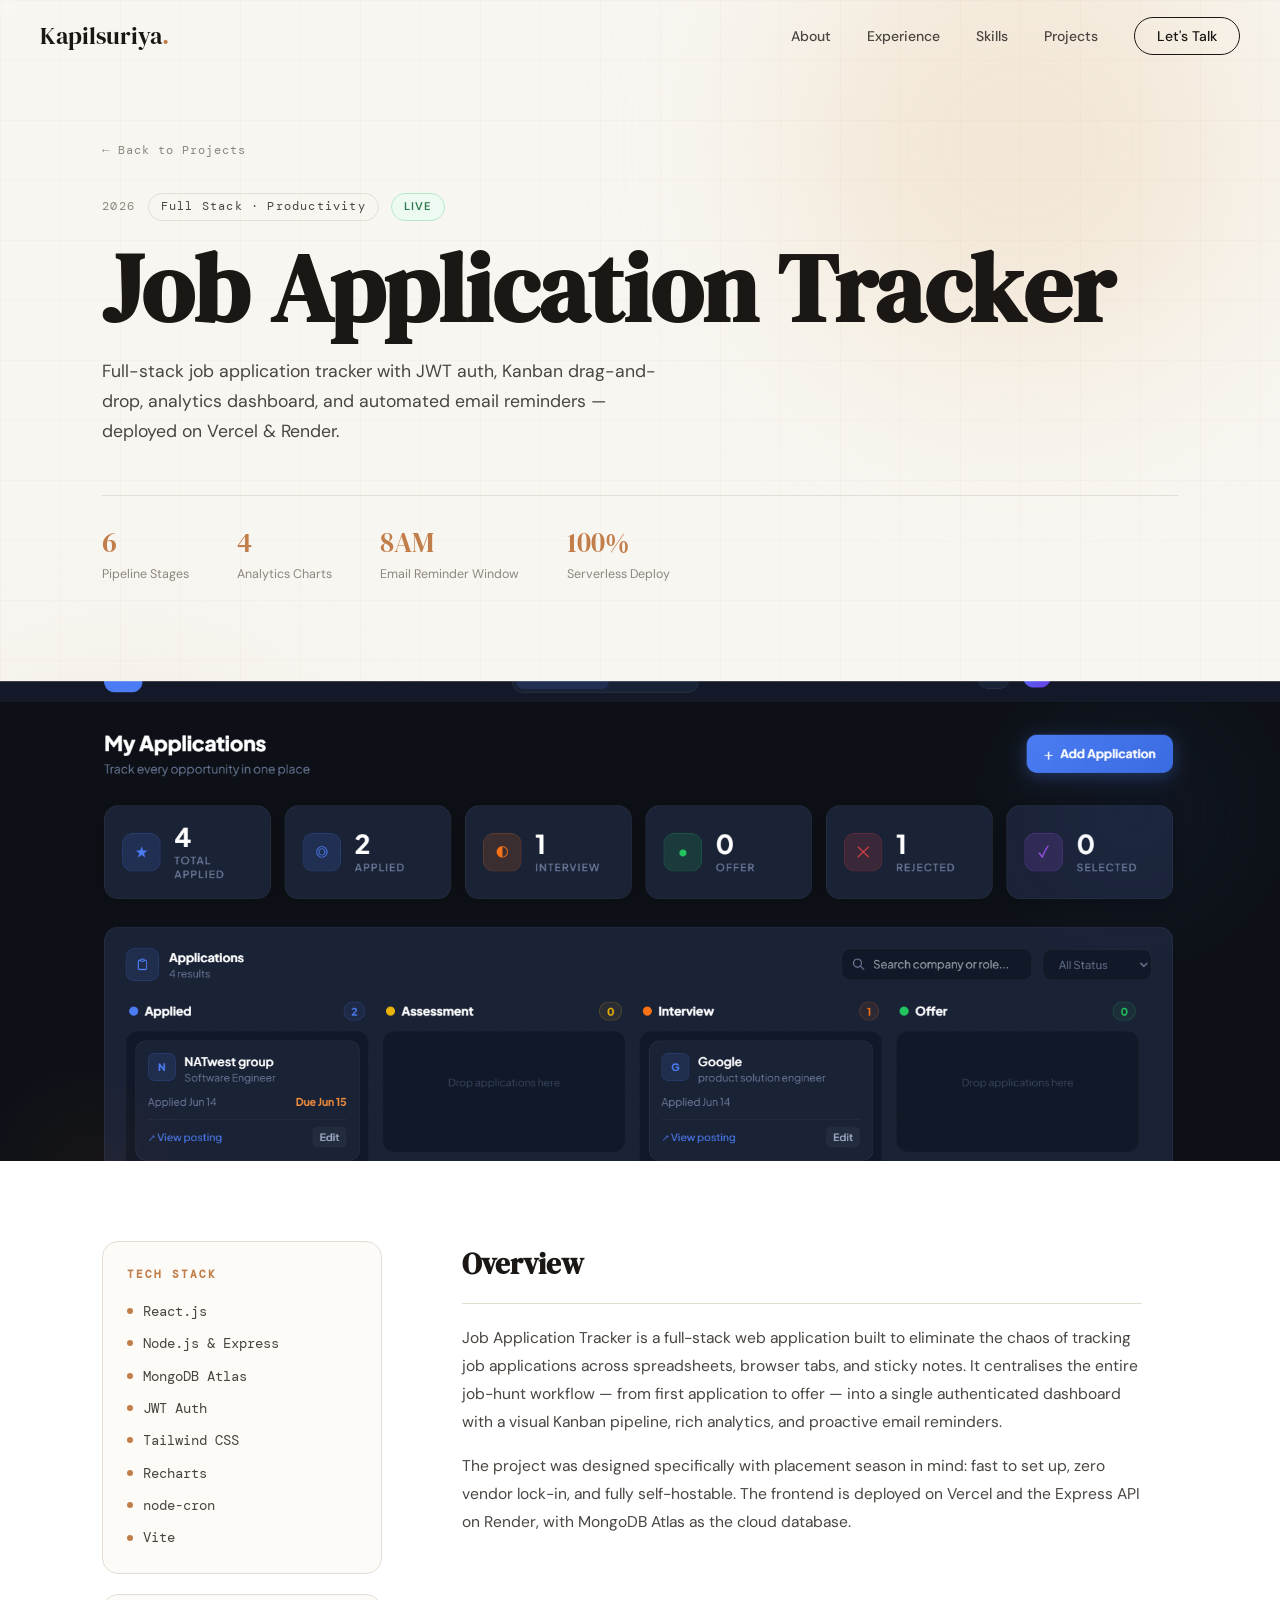
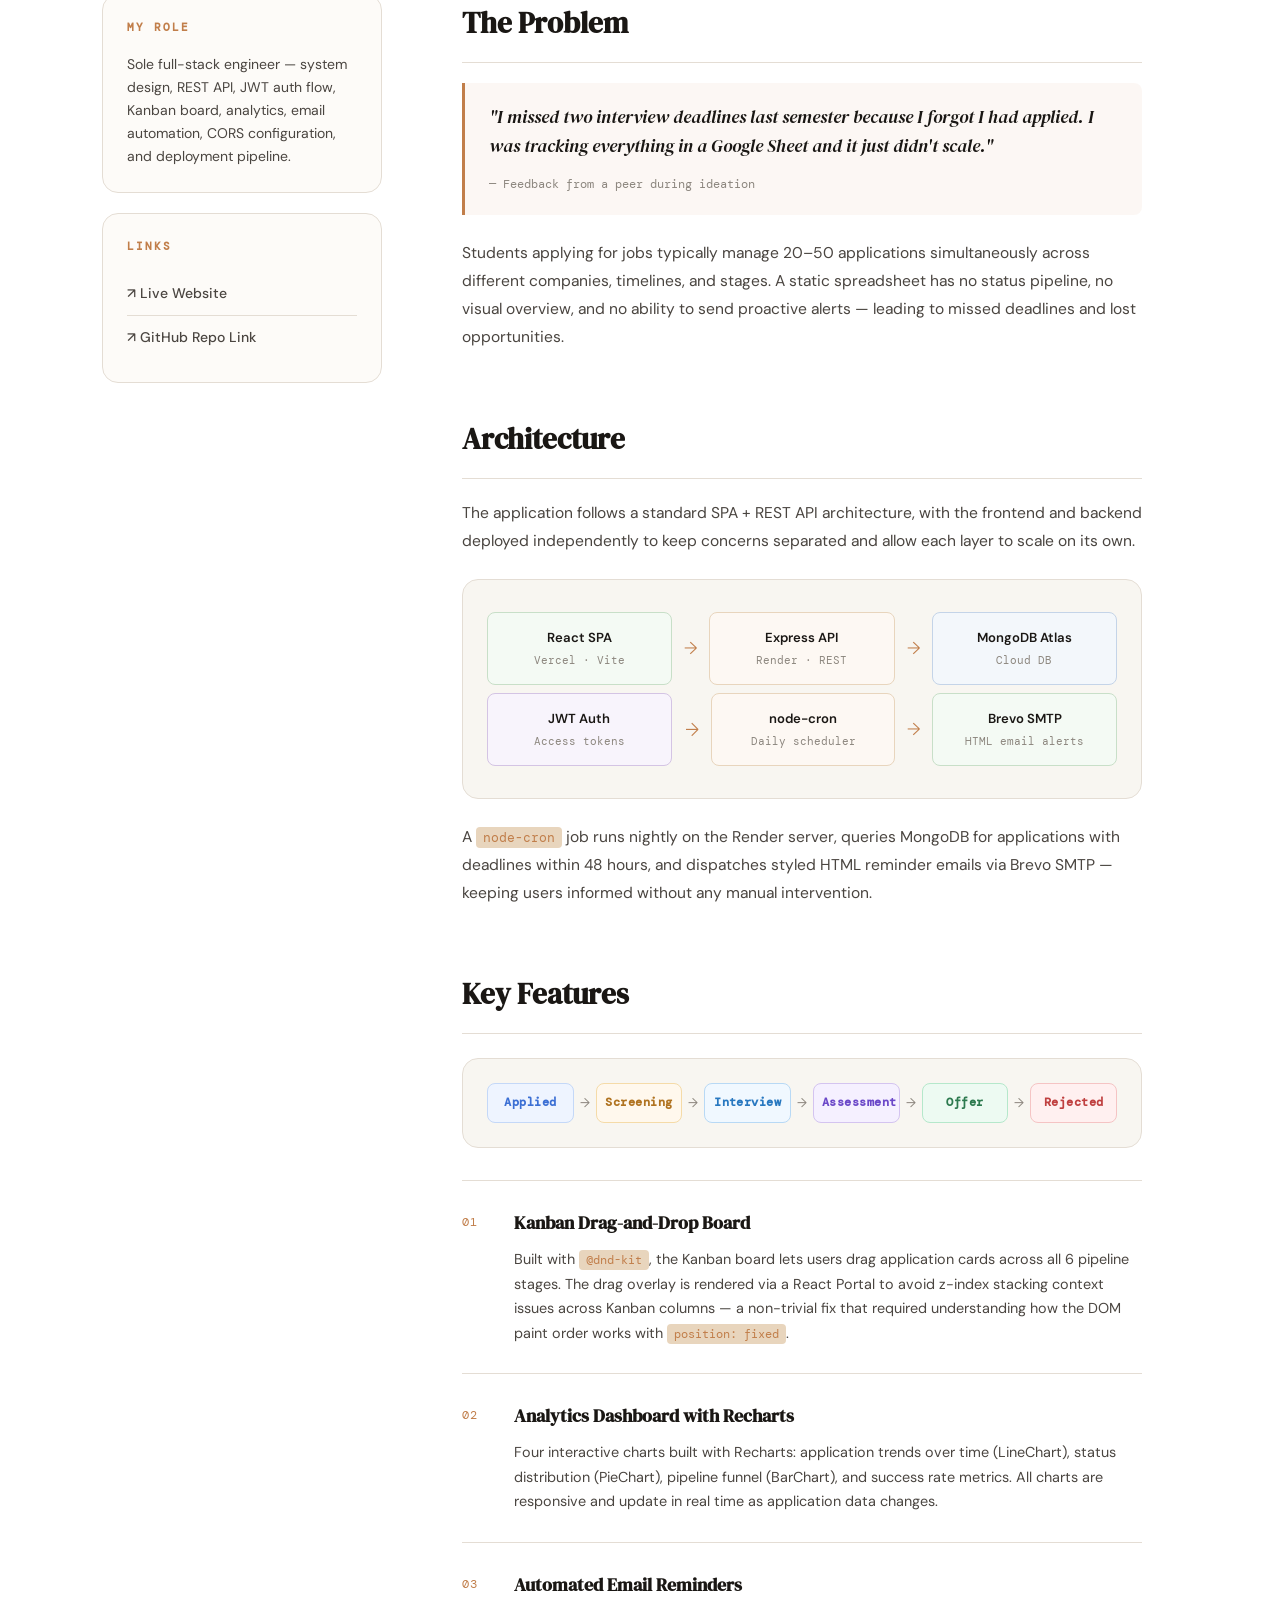
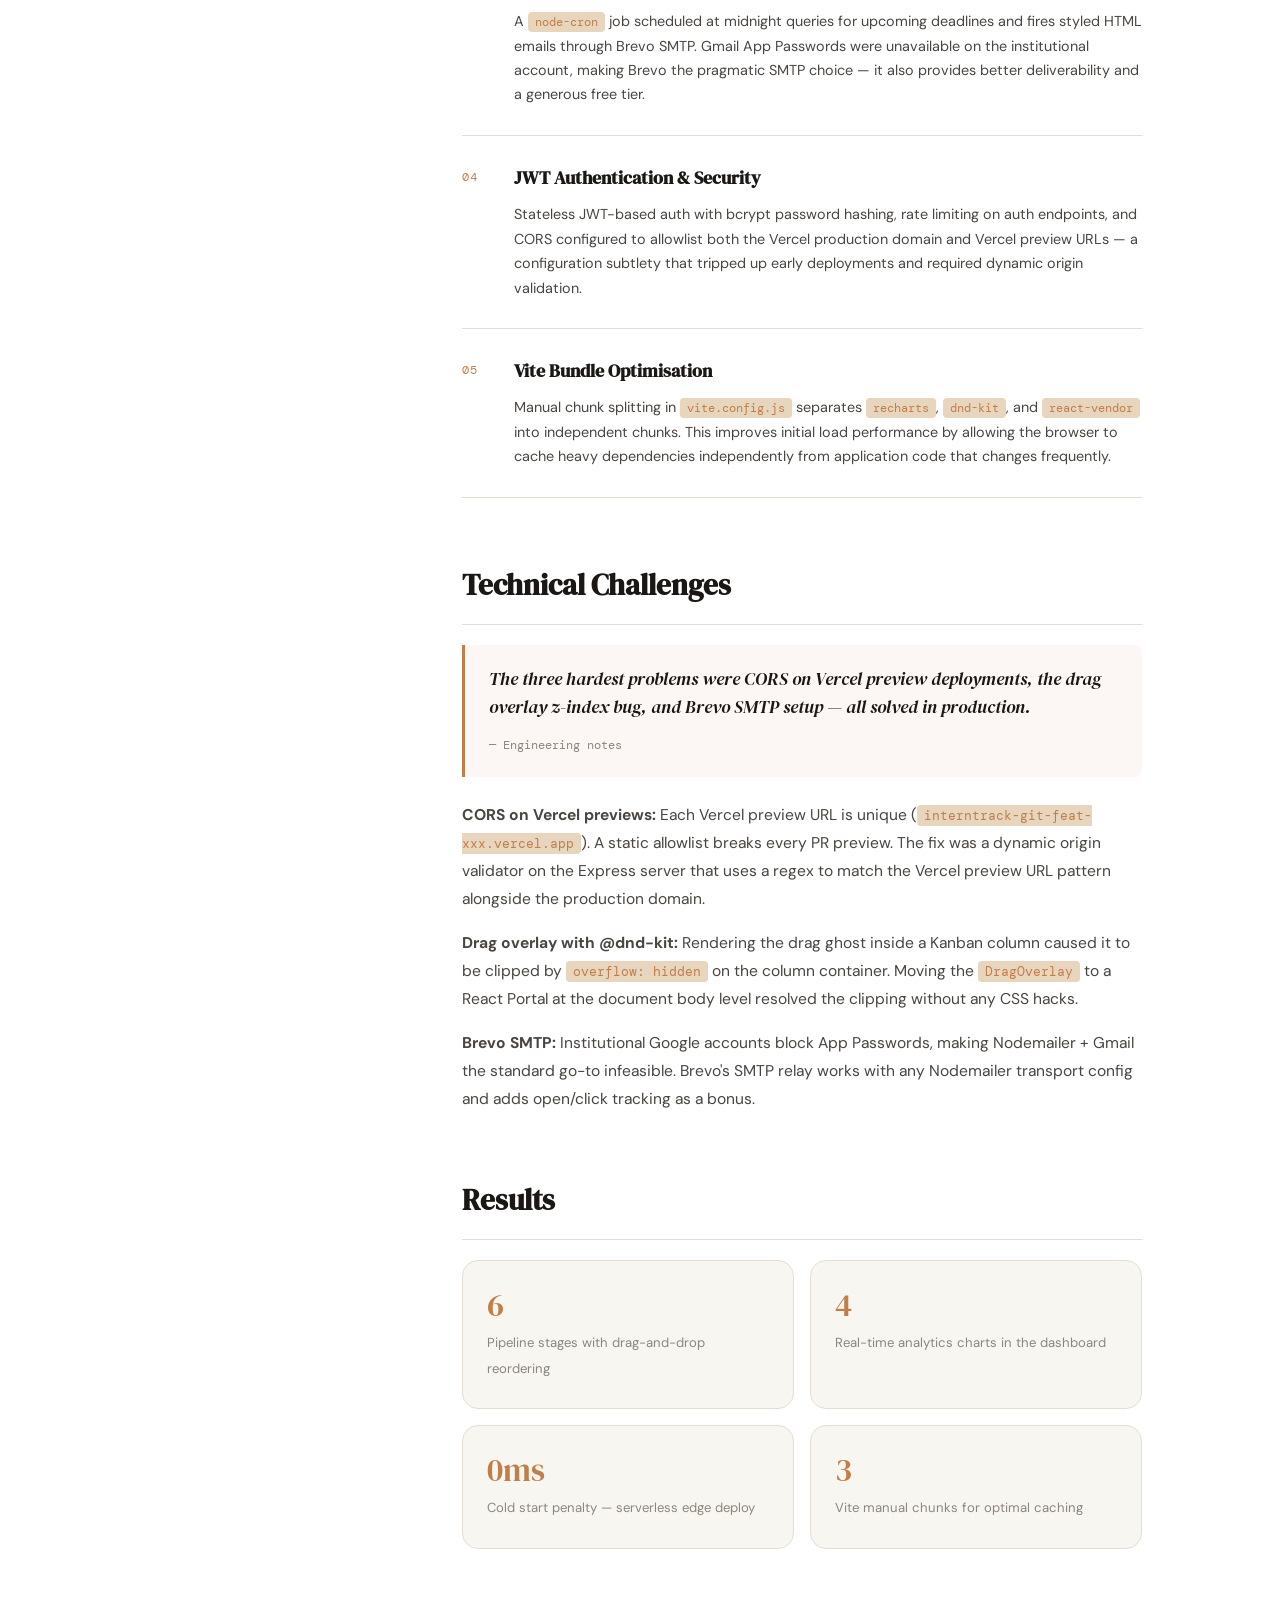
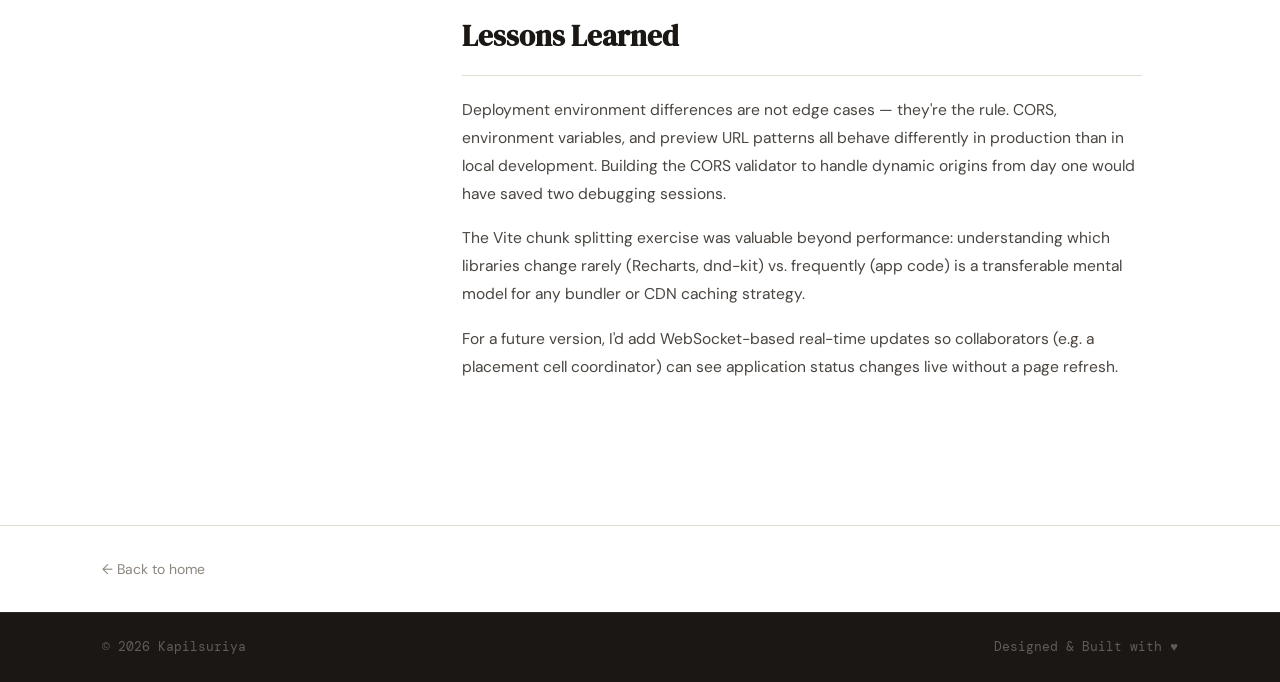
==== commit 98f1fe04: "Update Intern_Tracker.html" ====
--- a/Intern_Tracker.html
+++ b/Intern_Tracker.html
@@ -17,7 +17,7 @@
   <canvas id="trail"></canvas>
 
   <nav class="nav" id="nav">
-    <a href="index.html" class="nav-logo">AM<span class="dot">.</span></a>
+    <a href="index.html" class="nav-logo">Kapilsuriya<span class="dot">.</span></a>
     <ul class="nav-links">
       <li><a href="index.html#about">About</a></li>
       <li><a href="index.html#experience">Experience</a></li>
